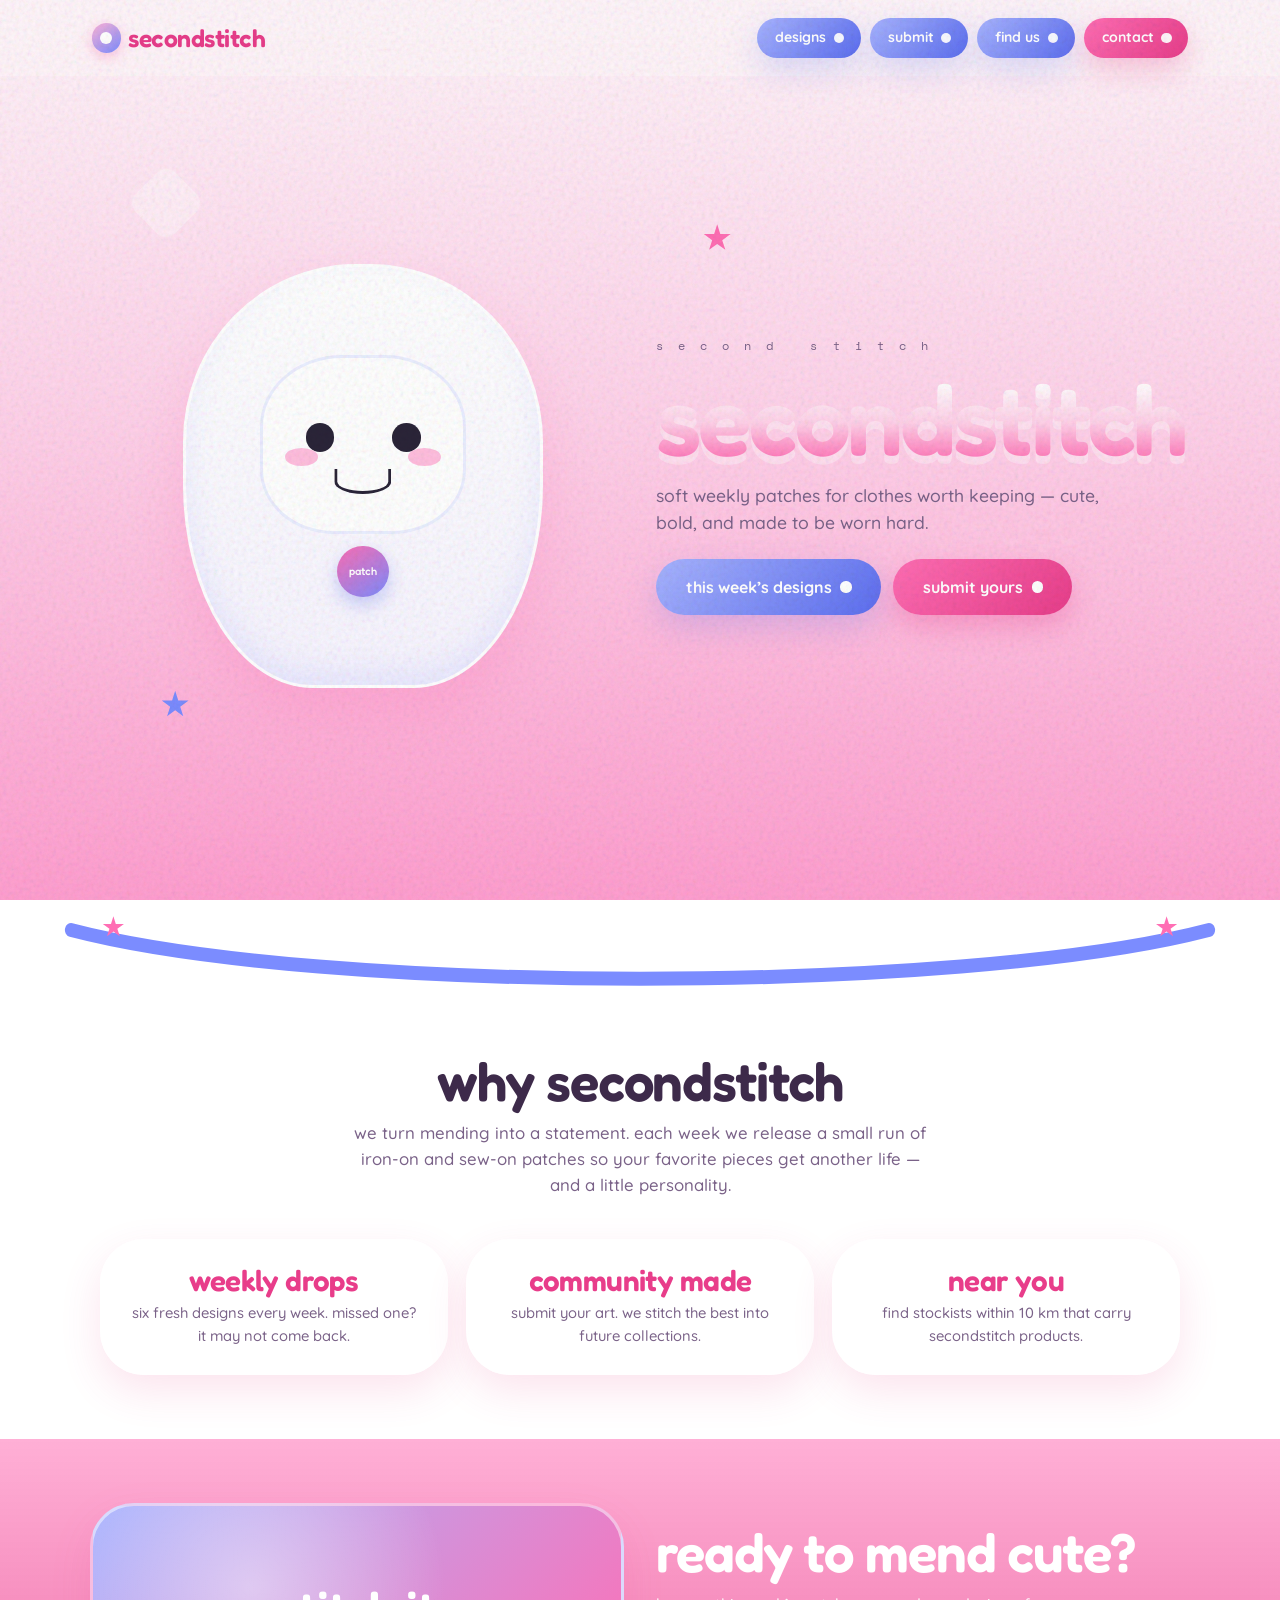
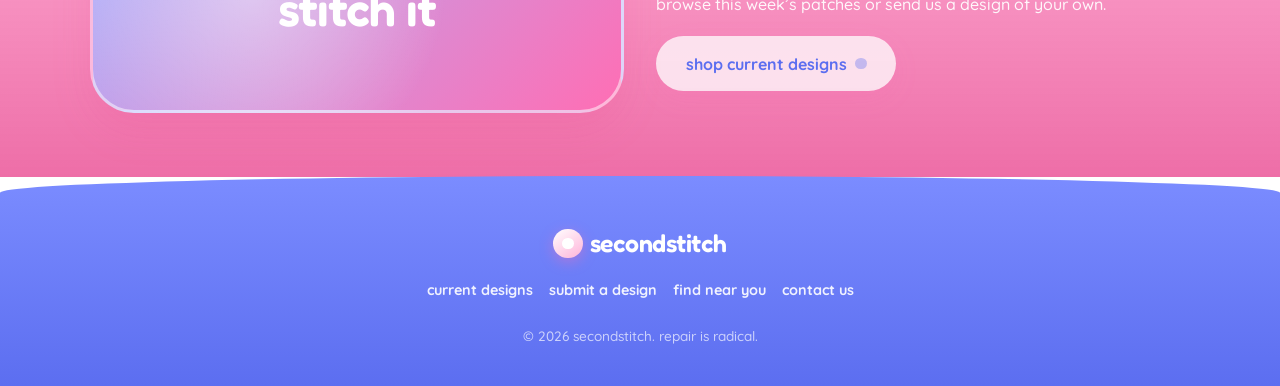
==== index.html @ d4d15725 "Add files via upload" ====
<!DOCTYPE html>
<html lang="en">
  <head>
    <meta charset="UTF-8" />
    <meta name="viewport" content="width=device-width, initial-scale=1" />
    <title>secondstitch — mend, patch, replay</title>
    <meta
      name="description"
      content="SecondStitch creates weekly limited patch designs for clothes worth keeping. Shop the week's drops, submit your own, and find us near you."
    />
    <link rel="preconnect" href="https://fonts.googleapis.com" />
    <link rel="preconnect" href="https://fonts.gstatic.com" crossorigin />
    <link
      href="https://fonts.googleapis.com/css2?family=Fredoka:wght@500;600;700&family=Quicksand:wght@500;600;700&family=Space+Mono:wght@400;700&display=swap"
      rel="stylesheet"
    />
    <link rel="stylesheet" href="css/styles.css" />
  </head>
  <body>
    <header class="site-header">
      <div class="nav">
        <a class="logo" href="index.html">
          <span class="logo__mark" aria-hidden="true"></span>
          secondstitch
        </a>
        <button class="nav__toggle" type="button" aria-label="Menu" aria-expanded="false">
          <span></span>
        </button>
        <nav class="nav__links" aria-label="Primary">
          <a href="designs.html">designs</a>
          <a href="submit.html">submit</a>
          <a href="find.html">find us</a>
          <a class="nav__cta" href="contact.html">contact</a>
        </nav>
      </div>
    </header>

    <main>
      <section class="hero">
        <div class="floaties" aria-hidden="true">
          <span class="floaties__diamond" style="top: 12%; left: 6%"></span>
          <span class="floaties__diamond" style="top: 28%; left: 18%; width: 36px; height: 36px; opacity: 0.5"></span>
          <span class="floaties__star" style="top: 18%; right: 42%"></span>
          <span class="floaties__star floaties__star--blue" style="bottom: 22%; left: 8%"></span>
        </div>

        <div class="hero__visual">
          <div class="hero__mascot" aria-hidden="true">
            <div class="hero__mascot-face">
              <span class="hero__mascot-eye hero__mascot-eye--l"></span>
              <span class="hero__mascot-eye hero__mascot-eye--r"></span>
              <span class="hero__mascot-blush hero__mascot-blush--l"></span>
              <span class="hero__mascot-blush hero__mascot-blush--r"></span>
              <span class="hero__mascot-mouth"></span>
            </div>
            <div class="hero__mascot-patch">patch</div>
          </div>
        </div>

        <div class="hero__content">
          <p class="eyebrow">s e c o n d &nbsp; s t i t c h</p>
          <h1 class="hero__brand" data-text="secondstitch">secondstitch</h1>
          <p class="hero__tagline">
            soft weekly patches for clothes worth keeping — cute, bold, and made to be worn hard.
          </p>
          <div class="hero__actions">
            <a class="btn btn--primary" href="designs.html">this week’s designs</a>
            <a class="btn btn--pink" href="submit.html">submit yours</a>
          </div>
        </div>
      </section>

      <div class="smile" aria-hidden="true">
        <div class="smile__stars"><span></span><span></span></div>
        <svg viewBox="0 0 1440 90" preserveAspectRatio="none">
          <path
            fill="none"
            stroke="#7b8cff"
            stroke-width="14"
            stroke-linecap="round"
            d="M80,30 C360,95 1080,95 1360,30"
          />
        </svg>
      </div>

      <section class="section section--glass">
        <div class="container">
          <div class="section__intro">
            <h2 class="display">why secondstitch</h2>
            <p class="lede">
              we turn mending into a statement. each week we release a small run of iron-on and sew-on patches so your favorite pieces get another life — and a little personality.
            </p>
          </div>
          <div class="feature-row">
            <article class="feature-pill">
              <h3 class="display">weekly drops</h3>
              <p>six fresh designs every week. missed one? it may not come back.</p>
            </article>
            <article class="feature-pill">
              <h3 class="display">community made</h3>
              <p>submit your art. we stitch the best into future collections.</p>
            </article>
            <article class="feature-pill">
              <h3 class="display">near you</h3>
              <p>find stockists within 10 km that carry secondstitch products.</p>
            </article>
          </div>
        </div>
      </section>

      <section class="section section--pink">
        <div class="cta-banner">
          <div class="cta-banner__visual">stitch it</div>
          <div class="cta-banner__copy">
            <h2 class="display">ready to mend cute?</h2>
            <p>browse this week’s patches or send us a design of your own.</p>
            <a class="btn btn--ghost" href="designs.html">shop current designs</a>
          </div>
        </div>
      </section>
    </main>

    <footer class="site-footer">
      <a class="logo" href="index.html">
        <span class="logo__mark" aria-hidden="true"></span>
        secondstitch
      </a>
      <nav aria-label="Footer">
        <a href="designs.html">current designs</a>
        <a href="submit.html">submit a design</a>
        <a href="find.html">find near you</a>
        <a href="contact.html">contact us</a>
      </nav>
      <p>&copy; 2026 secondstitch. repair is radical.</p>
    </footer>

    <script src="js/main.js"></script>
  </body>
</html>
---- css/styles.css ----
/* SecondStitch — Soft Y2K / neo-kawaii design system */

:root {
  --pink: #ff6eb4;
  --pink-hot: #ff4da6;
  --pink-soft: #ffb3d9;
  --pink-cream: #ffe8f3;
  --pink-deep: #e83d8a;
  --blue: #7b8cff;
  --blue-deep: #5c6ef0;
  --blue-soft: #a8b4ff;
  --blue-mist: #e8ecff;
  --ink: #3d2a4a;
  --ink-muted: #7a6288;
  --white: #ffffff;
  --radius-pill: 999px;
  --radius-blob: 2.75rem;
  --radius-card: 2.5rem;
  --shadow-soft: 0 16px 40px rgba(232, 61, 138, 0.14);
  --shadow-blue: 0 12px 32px rgba(92, 110, 240, 0.22);
  --font-display: "Fredoka", "Nunito", system-ui, sans-serif;
  --font-body: "Quicksand", system-ui, sans-serif;
  --font-mono: "Space Mono", ui-monospace, monospace;
  --nav-h: 4.75rem;
}

*,
*::before,
*::after {
  box-sizing: border-box;
  margin: 0;
  padding: 0;
}

html {
  scroll-behavior: smooth;
}

body {
  font-family: var(--font-body);
  color: var(--ink);
  background: linear-gradient(180deg, #fff5fa 0%, #ffd6ec 42%, #ff9fd0 100%);
  background-attachment: fixed;
  line-height: 1.55;
  min-height: 100vh;
  overflow-x: hidden;
  font-weight: 500;
  position: relative;
}

/* Grain / noise overlay — tactile printed feel */
body::before {
  content: "";
  position: fixed;
  inset: 0;
  pointer-events: none;
  z-index: 9999;
  opacity: 0.18;
  background-image: url("data:image/svg+xml,%3Csvg viewBox='0 0 256 256' xmlns='http://www.w3.org/2000/svg'%3E%3Cfilter id='n'%3E%3CfeTurbulence type='fractalNoise' baseFrequency='0.85' numOctaves='4' stitchTiles='stitch'/%3E%3C/filter%3E%3Crect width='100%25' height='100%25' filter='url(%23n)'/%3E%3C/svg%3E");
  mix-blend-mode: multiply;
}

img {
  max-width: 100%;
  display: block;
}

a {
  color: inherit;
  text-decoration: none;
}

ul {
  list-style: none;
}

button,
input,
textarea,
select {
  font: inherit;
  color: inherit;
}

/* ——— Typography ——— */

.display {
  font-family: var(--font-display);
  font-weight: 600;
  text-transform: lowercase;
  letter-spacing: -0.02em;
  line-height: 1;
}

h1.display {
  font-size: clamp(2.8rem, 8vw, 5.5rem);
}

h2.display {
  font-size: clamp(2rem, 5vw, 3.4rem);
}

h3.display {
  font-size: clamp(1.35rem, 3vw, 1.85rem);
}

.lede {
  font-size: 1.05rem;
  color: var(--ink-muted);
  max-width: 36rem;
  font-weight: 500;
}

.eyebrow {
  font-family: var(--font-mono);
  font-size: 0.72rem;
  letter-spacing: 0.35em;
  text-transform: lowercase;
  color: var(--ink-muted);
}

/* ——— Decorative floaties ——— */

.floaties {
  position: absolute;
  inset: 0;
  pointer-events: none;
  overflow: hidden;
  z-index: 0;
}

.floaties__diamond {
  position: absolute;
  width: 56px;
  height: 56px;
  background: rgba(255, 255, 255, 0.35);
  border-radius: 14px;
  transform: rotate(45deg);
  backdrop-filter: blur(2px);
}

.floaties__star {
  position: absolute;
  width: 28px;
  height: 28px;
  background: var(--pink);
  clip-path: polygon(
    50% 0%,
    61% 35%,
    98% 35%,
    68% 57%,
    79% 91%,
    50% 70%,
    21% 91%,
    32% 57%,
    2% 35%,
    39% 35%
  );
  animation: twinkle 3.5s ease-in-out infinite;
}

.floaties__star--blue {
  background: var(--blue);
}

@keyframes twinkle {
  0%,
  100% {
    transform: scale(1) rotate(0deg);
    opacity: 0.85;
  }
  50% {
    transform: scale(1.15) rotate(12deg);
    opacity: 1;
  }
}

/* ——— Navigation ——— */

.site-header {
  position: sticky;
  top: 0;
  z-index: 100;
  background: rgba(255, 245, 250, 0.72);
  backdrop-filter: blur(16px);
}

.nav {
  max-width: 1140px;
  margin: 0 auto;
  padding: 0.9rem 1.35rem;
  display: flex;
  align-items: center;
  justify-content: space-between;
  gap: 1rem;
  min-height: var(--nav-h);
}

.logo {
  font-family: var(--font-display);
  font-weight: 600;
  font-size: 1.55rem;
  letter-spacing: -0.02em;
  text-transform: lowercase;
  color: var(--pink-deep);
  display: flex;
  align-items: center;
  gap: 0.45rem;
}

.logo__mark {
  width: 1.85rem;
  height: 1.85rem;
  border-radius: 50%;
  background: linear-gradient(145deg, var(--pink-soft), var(--blue));
  box-shadow: 0 4px 14px rgba(255, 110, 180, 0.4);
  position: relative;
}

.logo__mark::after {
  content: "";
  position: absolute;
  inset: 30%;
  border-radius: 50%;
  background: var(--white);
}

.nav__links {
  display: flex;
  align-items: center;
  gap: 0.55rem;
  flex-wrap: wrap;
  justify-content: flex-end;
}

.nav__links a {
  display: inline-flex;
  align-items: center;
  gap: 0.45rem;
  padding: 0.55rem 1.05rem 0.55rem 1.15rem;
  border-radius: var(--radius-pill);
  background: linear-gradient(135deg, var(--blue-soft), var(--blue-deep));
  color: var(--white);
  font-weight: 700;
  font-size: 0.88rem;
  text-transform: lowercase;
  box-shadow: var(--shadow-blue);
  transition: transform 0.25s cubic-bezier(0.34, 1.56, 0.64, 1), filter 0.2s ease;
}

.nav__links a::after {
  content: "";
  width: 0.65rem;
  height: 0.65rem;
  border-radius: 50%;
  background: var(--white);
  flex-shrink: 0;
  opacity: 0.95;
}

.nav__links a:hover,
.nav__links a[aria-current="page"] {
  transform: scale(1.06);
  filter: brightness(1.06);
}

.nav__cta {
  background: linear-gradient(135deg, var(--pink), var(--pink-deep)) !important;
  box-shadow: 0 12px 28px rgba(232, 61, 138, 0.28) !important;
}

.nav__toggle {
  display: none;
  width: 2.6rem;
  height: 2.6rem;
  border: none;
  background: linear-gradient(135deg, var(--blue-soft), var(--blue));
  border-radius: 50%;
  cursor: pointer;
  align-items: center;
  justify-content: center;
  box-shadow: var(--shadow-blue);
}

.nav__toggle span {
  display: block;
  width: 1rem;
  height: 2px;
  background: var(--white);
  position: relative;
  border-radius: 2px;
}

.nav__toggle span::before,
.nav__toggle span::after {
  content: "";
  position: absolute;
  left: 0;
  width: 100%;
  height: 2px;
  background: var(--white);
  border-radius: 2px;
}

.nav__toggle span::before {
  top: -5px;
}

.nav__toggle span::after {
  top: 5px;
}

/* ——— Buttons ——— */

.btn {
  display: inline-flex;
  align-items: center;
  justify-content: center;
  gap: 0.55rem;
  padding: 0.95rem 1.85rem;
  border: none;
  border-radius: var(--radius-pill);
  font-weight: 700;
  font-size: 1rem;
  text-transform: lowercase;
  cursor: pointer;
  transition: transform 0.25s cubic-bezier(0.34, 1.56, 0.64, 1), filter 0.2s ease;
}

.btn:hover {
  transform: scale(1.05);
}

.btn::after {
  content: "";
  width: 0.7rem;
  height: 0.7rem;
  border-radius: 50%;
  background: currentColor;
  opacity: 0.35;
  flex-shrink: 0;
}

.btn--primary {
  background: linear-gradient(135deg, var(--blue-soft), var(--blue-deep));
  color: var(--white);
  box-shadow: var(--shadow-blue);
}

.btn--primary::after {
  background: var(--white);
  opacity: 1;
}

.btn--primary:hover {
  filter: brightness(1.05);
}

.btn--pink {
  background: linear-gradient(135deg, var(--pink), var(--pink-deep));
  color: var(--white);
  box-shadow: 0 12px 28px rgba(232, 61, 138, 0.3);
}

.btn--pink::after {
  background: var(--white);
  opacity: 1;
}

.btn--ghost {
  background: rgba(255, 255, 255, 0.75);
  color: var(--blue-deep);
  box-shadow: 0 8px 24px rgba(255, 110, 180, 0.12);
}

.btn--soft {
  background: linear-gradient(135deg, #fff, var(--pink-cream));
  color: var(--pink-deep);
  box-shadow: var(--shadow-soft);
}

.btn--block {
  width: 100%;
}

/* ——— Layout ——— */

.section {
  padding: 4rem 1.5rem;
  position: relative;
}

.section--tight {
  padding: 2.75rem 1.5rem;
}

.section--glass {
  background: rgba(255, 255, 255, 0.45);
  backdrop-filter: blur(8px);
}

.section--pink {
  background: linear-gradient(180deg, rgba(255, 110, 180, 0.55), rgba(232, 61, 138, 0.75));
  color: var(--white);
}

.section--pink .lede {
  color: rgba(255, 255, 255, 0.9);
}

.container {
  max-width: 1080px;
  margin: 0 auto;
  position: relative;
  z-index: 1;
}

.section__intro {
  text-align: center;
  margin-bottom: 2.5rem;
  display: flex;
  flex-direction: column;
  align-items: center;
  gap: 0.75rem;
}

.section__intro .lede {
  text-align: center;
}

/* Curved smile divider */
.smile {
  display: block;
  width: 100%;
  height: 90px;
  line-height: 0;
  position: relative;
}

.smile svg {
  width: 100%;
  height: 100%;
  display: block;
}

.smile__stars {
  position: absolute;
  left: 8%;
  right: 8%;
  top: 18%;
  display: flex;
  justify-content: space-between;
  pointer-events: none;
}

.smile__stars span {
  width: 22px;
  height: 22px;
  background: var(--pink);
  clip-path: polygon(
    50% 0%,
    61% 35%,
    98% 35%,
    68% 57%,
    79% 91%,
    50% 70%,
    21% 91%,
    32% 57%,
    2% 35%,
    39% 35%
  );
}

/* Spiky badge */
.badge-burst {
  display: inline-flex;
  align-items: center;
  justify-content: center;
  width: 4.5rem;
  height: 4.5rem;
  font-family: var(--font-display);
  font-size: 0.72rem;
  font-weight: 600;
  text-transform: lowercase;
  color: var(--white);
  background: linear-gradient(145deg, var(--pink), var(--blue));
  clip-path: polygon(
    50% 0%,
    63% 12%,
    79% 6%,
    82% 22%,
    98% 28%,
    90% 42%,
    100% 55%,
    86% 62%,
    88% 78%,
    72% 76%,
    65% 92%,
    50% 82%,
    35% 92%,
    28% 76%,
    12% 78%,
    14% 62%,
    0% 55%,
    10% 42%,
    2% 28%,
    18% 22%,
    21% 6%,
    37% 12%
  );
  box-shadow: 0 8px 20px rgba(255, 110, 180, 0.35);
}

/* ——— Hero ——— */

.hero {
  min-height: calc(100vh - var(--nav-h));
  display: grid;
  grid-template-columns: 1fr 1fr;
  align-items: center;
  gap: 1rem;
  padding: 2.5rem 1.5rem 4rem;
  position: relative;
  overflow: hidden;
  max-width: 1140px;
  margin: 0 auto;
}

.hero__visual {
  position: relative;
  display: flex;
  align-items: center;
  justify-content: center;
  min-height: 380px;
  z-index: 1;
}

.hero__mascot {
  width: min(88%, 360px);
  aspect-ratio: 0.85;
  background: linear-gradient(180deg, #fff 0%, #f7f4ff 100%);
  border-radius: 48% 48% 36% 36% / 42% 42% 48% 48%;
  box-shadow:
    0 24px 50px rgba(255, 110, 180, 0.2),
    inset 0 -12px 30px rgba(123, 140, 255, 0.12);
  position: relative;
  display: flex;
  flex-direction: column;
  align-items: center;
  justify-content: center;
  gap: 0.75rem;
  animation: floaty 5.5s ease-in-out infinite;
  border: 3px solid rgba(255, 255, 255, 0.9);
}

.hero__mascot-face {
  width: 58%;
  aspect-ratio: 1.15;
  background: #fff;
  border-radius: 40% 40% 36% 36%;
  position: relative;
  box-shadow: inset 0 0 0 3px rgba(123, 140, 255, 0.15);
}

.hero__mascot-eye {
  position: absolute;
  top: 38%;
  width: 14%;
  aspect-ratio: 1;
  background: #2a2438;
  border-radius: 50%;
}

.hero__mascot-eye--l {
  left: 22%;
}

.hero__mascot-eye--r {
  right: 22%;
}

.hero__mascot-blush {
  position: absolute;
  top: 52%;
  width: 16%;
  height: 10%;
  background: var(--pink-soft);
  border-radius: 50%;
  opacity: 0.85;
}

.hero__mascot-blush--l {
  left: 12%;
}

.hero__mascot-blush--r {
  right: 12%;
}

.hero__mascot-mouth {
  position: absolute;
  bottom: 22%;
  left: 50%;
  transform: translateX(-50%);
  width: 28%;
  height: 14%;
  border: 3px solid #2a2438;
  border-top: none;
  border-radius: 0 0 50% 50%;
}

.hero__mascot-patch {
  width: 3.2rem;
  height: 3.2rem;
  border-radius: 50%;
  background: linear-gradient(145deg, var(--pink), var(--blue));
  box-shadow: 0 8px 18px rgba(92, 110, 240, 0.3);
  display: flex;
  align-items: center;
  justify-content: center;
  color: #fff;
  font-family: var(--font-display);
  font-size: 0.7rem;
  text-transform: lowercase;
}

.hero__content {
  position: relative;
  z-index: 1;
  display: flex;
  flex-direction: column;
  gap: 1.1rem;
  padding: 1rem 0 1rem 0.5rem;
}

.hero__brand {
  font-family: var(--font-display);
  font-weight: 600;
  font-size: clamp(3.2rem, 9vw, 6.2rem);
  text-transform: lowercase;
  letter-spacing: -0.03em;
  line-height: 0.92;
  background: linear-gradient(180deg, #fff 10%, #ffd0e8 55%, var(--pink) 100%);
  -webkit-background-clip: text;
  background-clip: text;
  color: transparent;
  filter: drop-shadow(0 8px 0 rgba(255, 255, 255, 0.35));
  position: relative;
  animation: fadeUp 0.85s ease both;
}

.hero__brand::after {
  content: attr(data-text);
  position: absolute;
  left: 0;
  top: 100%;
  width: 100%;
  background: linear-gradient(180deg, rgba(255, 182, 214, 0.55), transparent 70%);
  -webkit-background-clip: text;
  background-clip: text;
  color: transparent;
  transform: scaleY(-1);
  opacity: 0.45;
  pointer-events: none;
  filter: blur(0.5px);
}

.hero__tagline {
  font-size: 1.1rem;
  color: var(--ink-muted);
  max-width: 28rem;
  animation: fadeUp 0.85s 0.1s ease both;
}

.hero__actions {
  display: flex;
  flex-wrap: wrap;
  gap: 0.75rem;
  margin-top: 0.35rem;
  animation: fadeUp 0.85s 0.2s ease both;
}

@keyframes fadeUp {
  from {
    opacity: 0;
    transform: translateY(16px);
  }
  to {
    opacity: 1;
    transform: translateY(0);
  }
}

@keyframes floaty {
  0%,
  100% {
    transform: translateY(0);
  }
  50% {
    transform: translateY(-12px);
  }
}

/* ——— Page hero ——— */

.page-hero {
  padding: 3.25rem 1.5rem 2rem;
  text-align: center;
  position: relative;
  overflow: hidden;
}

.page-hero h1 {
  margin-bottom: 0.75rem;
  background: linear-gradient(180deg, #fff, var(--pink-hot));
  -webkit-background-clip: text;
  background-clip: text;
  color: transparent;
  filter: drop-shadow(0 4px 0 rgba(255, 255, 255, 0.4));
}

.page-hero .lede {
  margin: 0 auto;
}

/* ——— Design grid ——— */

.design-grid {
  display: grid;
  grid-template-columns: repeat(3, 1fr);
  gap: 1.75rem;
}

.design-card {
  text-align: center;
  display: flex;
  flex-direction: column;
  align-items: center;
  gap: 0.75rem;
  padding: 1.75rem 1.35rem 1.65rem;
  background: rgba(255, 255, 255, 0.88);
  border-radius: var(--radius-card);
  box-shadow: var(--shadow-soft);
  border: 2px solid rgba(255, 255, 255, 0.95);
  position: relative;
  transition: transform 0.3s cubic-bezier(0.34, 1.56, 0.64, 1);
}

.design-card:hover {
  transform: translateY(-8px) scale(1.02);
}

.design-card__badge {
  position: absolute;
  top: -0.65rem;
  right: -0.35rem;
}

.design-card__img {
  width: 100%;
  max-width: 168px;
  aspect-ratio: 1;
  border-radius: 36%;
  object-fit: cover;
  background: linear-gradient(145deg, var(--pink-cream), var(--blue-mist));
  margin: 0.35rem auto;
  box-shadow: inset 0 0 0 3px rgba(255, 255, 255, 0.8);
}

.design-card__title {
  color: var(--pink-deep);
}

.design-card__desc {
  font-size: 0.92rem;
  color: var(--ink-muted);
  max-width: 15rem;
}

.design-card .btn {
  margin-top: 0.25rem;
  padding: 0.7rem 1.35rem;
  font-size: 0.88rem;
}

/* ——— Form ——— */

.form-shell {
  max-width: 540px;
  margin: 0 auto;
  background: rgba(255, 255, 255, 0.9);
  border-radius: 3rem;
  padding: 2.4rem 2rem;
  box-shadow: var(--shadow-soft);
  border: 3px solid rgba(255, 255, 255, 0.95);
}

.form-group {
  margin-bottom: 1.15rem;
}

.form-group label {
  display: block;
  font-weight: 700;
  font-size: 0.9rem;
  margin-bottom: 0.4rem;
  text-transform: lowercase;
  color: var(--ink);
}

.form-group input,
.form-group textarea {
  width: 100%;
  padding: 0.9rem 1.25rem;
  border: 2.5px solid var(--blue-soft);
  border-radius: var(--radius-pill);
  background: var(--pink-cream);
  outline: none;
  transition: border-color 0.2s ease, background 0.2s ease, transform 0.2s ease;
}

.form-group textarea {
  border-radius: 1.6rem;
  min-height: 120px;
  resize: vertical;
}

.form-group input:focus,
.form-group textarea:focus {
  border-color: var(--blue);
  background: var(--white);
}

.file-drop {
  border: 2.5px dashed var(--pink);
  border-radius: 1.85rem;
  padding: 1.85rem 1.25rem;
  text-align: center;
  background: linear-gradient(180deg, #fff, var(--pink-cream));
  cursor: pointer;
  transition: transform 0.25s ease, border-color 0.2s ease;
}

.file-drop:hover,
.file-drop.is-dragover {
  transform: scale(1.02);
  border-color: var(--blue);
}

.file-drop input {
  display: none;
}

.file-drop__icon {
  width: 3rem;
  height: 3rem;
  margin: 0 auto 0.75rem;
  border-radius: 50%;
  background: linear-gradient(135deg, var(--blue-soft), var(--blue-deep));
  color: var(--white);
  display: flex;
  align-items: center;
  justify-content: center;
  font-size: 1.35rem;
  box-shadow: var(--shadow-blue);
}

.file-drop__name {
  margin-top: 0.75rem;
  font-weight: 700;
  color: var(--pink-deep);
  font-size: 0.9rem;
}

.form-note {
  font-size: 0.85rem;
  color: var(--ink-muted);
  text-align: center;
  margin-top: 1rem;
}

.form-success {
  display: none;
  text-align: center;
  padding: 2rem 1rem;
}

.form-success.is-visible {
  display: block;
}

.form-success h3 {
  color: var(--pink-deep);
  margin-bottom: 0.5rem;
}

/* ——— Find / Map ——— */

.location-modal {
  position: fixed;
  inset: 0;
  z-index: 200;
  display: flex;
  align-items: center;
  justify-content: center;
  padding: 1.5rem;
  background: rgba(61, 42, 74, 0.4);
  backdrop-filter: blur(8px);
  opacity: 0;
  pointer-events: none;
  transition: opacity 0.3s ease;
}

.location-modal.is-open {
  opacity: 1;
  pointer-events: auto;
}

.location-modal__panel {
  background: linear-gradient(180deg, #fff, var(--pink-cream));
  border-radius: 2.75rem;
  padding: 2.4rem 2rem;
  max-width: 420px;
  width: 100%;
  text-align: center;
  box-shadow: var(--shadow-soft);
  border: 3px solid rgba(255, 255, 255, 0.95);
  transform: translateY(16px) scale(0.94);
  transition: transform 0.35s cubic-bezier(0.34, 1.56, 0.64, 1);
}

.location-modal.is-open .location-modal__panel {
  transform: translateY(0) scale(1);
}

.location-modal__panel h2 {
  margin-bottom: 0.75rem;
  color: var(--pink-deep);
}

.location-modal__panel p {
  color: var(--ink-muted);
  margin-bottom: 1.5rem;
}

.location-modal__actions {
  display: flex;
  flex-direction: column;
  gap: 0.65rem;
}

.map-wrap {
  max-width: 1000px;
  margin: 0 auto;
  border-radius: 2.5rem;
  overflow: hidden;
  box-shadow: var(--shadow-soft);
  border: 4px solid var(--white);
  background: var(--blue-mist);
}

#store-map {
  width: 100%;
  height: min(62vh, 520px);
  background: var(--blue-mist);
}

.map-status {
  text-align: center;
  padding: 1rem 1.5rem 0;
  color: var(--ink-muted);
  font-weight: 700;
  text-transform: lowercase;
}

.store-list {
  max-width: 1000px;
  margin: 2rem auto 0;
  display: grid;
  gap: 0.85rem;
}

.store-item {
  display: flex;
  justify-content: space-between;
  align-items: center;
  gap: 1rem;
  padding: 1rem 1.35rem;
  background: rgba(255, 255, 255, 0.88);
  border-radius: var(--radius-pill);
  box-shadow: 0 8px 22px rgba(255, 110, 180, 0.12);
  border: 2px solid rgba(255, 255, 255, 0.9);
}

.store-item__name {
  font-family: var(--font-display);
  font-weight: 600;
  font-size: 1.2rem;
  text-transform: lowercase;
  color: var(--pink-deep);
}

.store-item__meta {
  font-size: 0.9rem;
  color: var(--ink-muted);
}

.store-item__dist {
  font-weight: 800;
  color: var(--blue-deep);
  white-space: nowrap;
}

.ss-marker {
  width: 22px !important;
  height: 22px !important;
  background: var(--pink) !important;
  border: none !important;
  border-radius: 0 !important;
  box-shadow: none !important;
  clip-path: polygon(
    50% 0%,
    61% 35%,
    98% 35%,
    68% 57%,
    79% 91%,
    50% 70%,
    21% 91%,
    32% 57%,
    2% 35%,
    39% 35%
  );
}

/* ——— Contact / Team ——— */

.team-grid {
  display: grid;
  grid-template-columns: repeat(4, 1fr);
  gap: 2rem 1.5rem;
  justify-items: center;
  max-width: 900px;
  margin: 0 auto;
}

.team-member {
  text-align: center;
  display: flex;
  flex-direction: column;
  align-items: center;
  gap: 0.85rem;
}

.team-member__photo {
  width: 140px;
  height: 140px;
  border-radius: 50%;
  object-fit: cover;
  background: var(--pink-cream);
  border: 4px solid transparent;
  background-image:
    linear-gradient(var(--pink-cream), var(--pink-cream)),
    linear-gradient(145deg, var(--pink), var(--blue));
  background-origin: border-box;
  background-clip: padding-box, border-box;
  box-shadow: 0 14px 30px rgba(255, 110, 180, 0.25);
}

.team-member__name {
  font-family: var(--font-display);
  font-weight: 600;
  font-size: 1.35rem;
  text-transform: lowercase;
  letter-spacing: -0.02em;
  color: var(--pink-deep);
}

.team-member__role {
  font-size: 0.9rem;
  color: var(--ink-muted);
  margin-top: -0.45rem;
  text-transform: lowercase;
}

.contact-block {
  max-width: 520px;
  margin: 0 auto;
  text-align: center;
  display: flex;
  flex-direction: column;
  gap: 0.85rem;
  padding: 2rem 1.75rem;
  background: rgba(255, 255, 255, 0.65);
  border-radius: 2.5rem;
  border: 2px solid rgba(255, 255, 255, 0.9);
  box-shadow: var(--shadow-soft);
}

.contact-block a {
  font-weight: 700;
  color: var(--blue-deep);
}

.contact-block a:hover {
  text-decoration: underline;
}

.contact-pill {
  display: inline-flex;
  align-items: center;
  justify-content: center;
  gap: 0.5rem;
  padding: 0.85rem 1.5rem;
  background: linear-gradient(135deg, #fff, var(--blue-mist));
  border-radius: var(--radius-pill);
  font-weight: 700;
  text-transform: lowercase;
  box-shadow: 0 8px 20px rgba(123, 140, 255, 0.12);
}

/* ——— Feature strip ——— */

.feature-row {
  display: grid;
  grid-template-columns: repeat(3, 1fr);
  gap: 1.15rem;
}

.feature-pill {
  background: rgba(255, 255, 255, 0.85);
  border-radius: var(--radius-blob);
  padding: 1.6rem 1.5rem;
  text-align: center;
  box-shadow: var(--shadow-soft);
  border: 2px solid rgba(255, 255, 255, 0.95);
  transition: transform 0.25s cubic-bezier(0.34, 1.56, 0.64, 1);
}

.feature-pill:hover {
  transform: scale(1.04);
}

.feature-pill h3 {
  margin-bottom: 0.4rem;
  color: var(--pink-deep);
}

.feature-pill p {
  font-size: 0.92rem;
  color: var(--ink-muted);
}

.cta-banner {
  display: grid;
  grid-template-columns: 1fr 1fr;
  align-items: center;
  gap: 2rem;
  max-width: 1100px;
  margin: 0 auto;
}

.cta-banner__visual {
  min-height: 210px;
  border-radius: 2.75rem;
  background:
    radial-gradient(circle at 30% 40%, rgba(255, 255, 255, 0.45), transparent 50%),
    linear-gradient(135deg, var(--blue-soft), var(--pink));
  display: flex;
  align-items: center;
  justify-content: center;
  color: var(--white);
  font-family: var(--font-display);
  font-size: clamp(2rem, 4vw, 3rem);
  font-weight: 600;
  text-transform: lowercase;
  letter-spacing: -0.02em;
  box-shadow: var(--shadow-soft);
  border: 3px solid rgba(255, 255, 255, 0.5);
}

.cta-banner__copy h2 {
  margin-bottom: 0.75rem;
}

.cta-banner__copy p {
  margin-bottom: 1.25rem;
  opacity: 0.92;
}

/* ——— Footer ——— */

.site-footer {
  background: linear-gradient(180deg, var(--blue), var(--blue-deep));
  color: rgba(255, 255, 255, 0.9);
  padding: 3rem 1.5rem 2.5rem;
  text-align: center;
  position: relative;
  margin-top: -1px;
  border-radius: 50% 50% 0 0 / 8% 8% 0 0;
}

.site-footer .logo {
  color: var(--white);
  justify-content: center;
  margin-bottom: 0.75rem;
}

.site-footer .logo__mark {
  background: linear-gradient(145deg, #fff, var(--pink-soft));
}

.site-footer nav {
  display: flex;
  flex-wrap: wrap;
  justify-content: center;
  gap: 0.75rem 1rem;
  margin: 1rem 0 1.5rem;
  font-weight: 700;
  font-size: 0.9rem;
  text-transform: lowercase;
}

.site-footer nav a:hover {
  color: var(--white);
  text-decoration: underline;
}

.site-footer p {
  font-size: 0.85rem;
  opacity: 0.75;
  text-transform: lowercase;
}

.leaflet-container {
  font-family: var(--font-body);
}

/* ——— Responsive ——— */

@media (max-width: 900px) {
  .hero {
    grid-template-columns: 1fr;
    min-height: auto;
    text-align: center;
  }

  .hero__content {
    align-items: center;
    padding: 0.5rem 0 1rem;
  }

  .hero__tagline {
    margin: 0 auto;
  }

  .hero__actions {
    justify-content: center;
  }

  .hero__visual {
    min-height: 300px;
    order: -1;
  }

  .design-grid {
    grid-template-columns: repeat(2, 1fr);
  }

  .team-grid {
    grid-template-columns: repeat(2, 1fr);
  }

  .feature-row {
    grid-template-columns: 1fr;
  }

  .cta-banner {
    grid-template-columns: 1fr;
    text-align: center;
  }

  .cta-banner__copy {
    display: flex;
    flex-direction: column;
    align-items: center;
  }
}

@media (max-width: 640px) {
  .nav__toggle {
    display: inline-flex;
  }

  .nav__links {
    display: none;
    position: absolute;
    top: var(--nav-h);
    left: 0;
    right: 0;
    background: rgba(255, 245, 250, 0.96);
    flex-direction: column;
    align-items: stretch;
    padding: 1rem 1.15rem 1.25rem;
    gap: 0.5rem;
    box-shadow: var(--shadow-soft);
  }

  .nav__links.is-open {
    display: flex;
  }

  .nav__links a {
    justify-content: space-between;
  }

  .design-grid {
    grid-template-columns: 1fr;
    max-width: 320px;
    margin: 0 auto;
  }

  .form-shell {
    border-radius: 2.25rem;
    padding: 1.75rem 1.25rem;
  }

  .store-item {
    flex-direction: column;
    align-items: flex-start;
    border-radius: 1.5rem;
  }
}
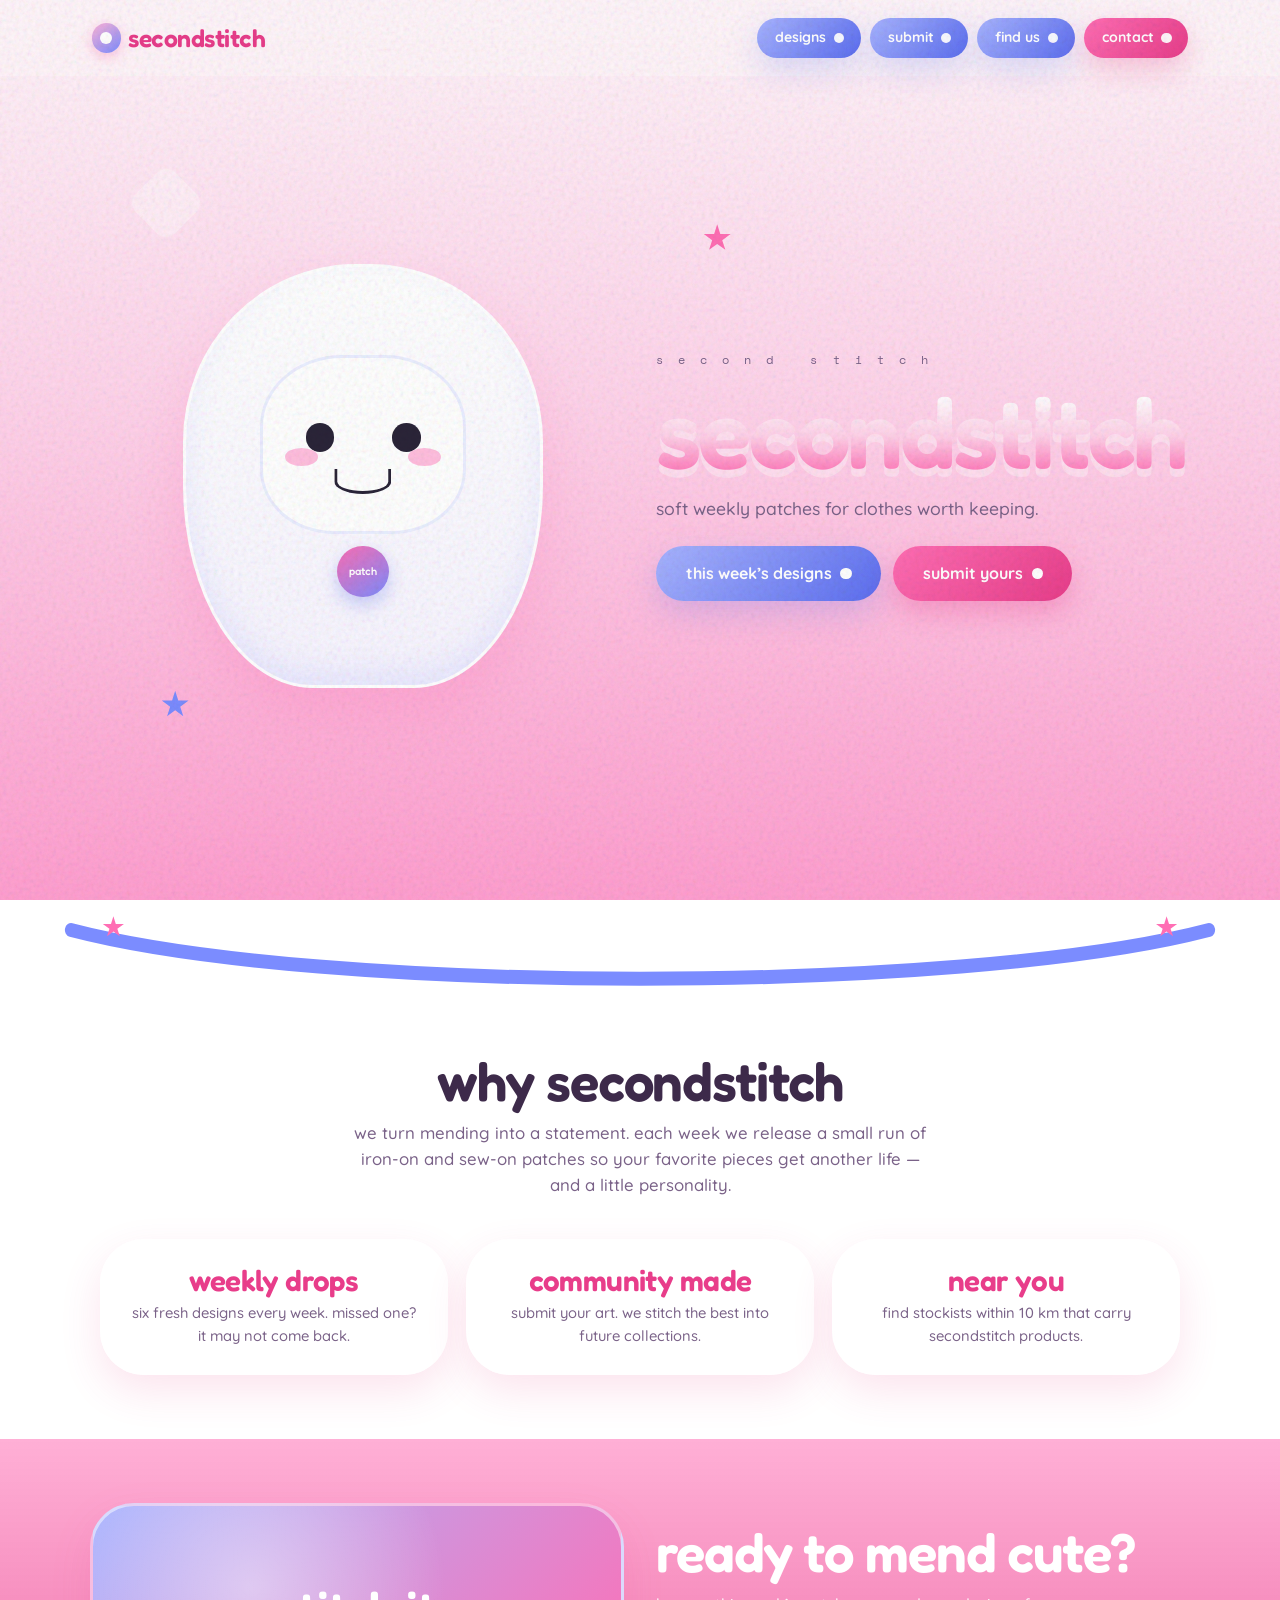
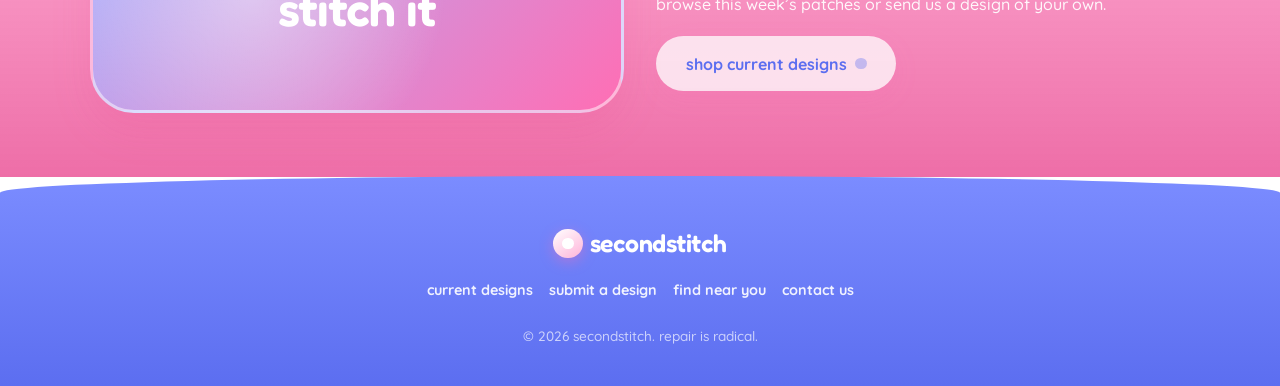
==== commit 81314070: "Add files via upload" ====
--- a/index.html
+++ b/index.html
@@ -61,7 +61,7 @@
           <p class="eyebrow">s e c o n d &nbsp; s t i t c h</p>
           <h1 class="hero__brand" data-text="secondstitch">secondstitch</h1>
           <p class="hero__tagline">
-            soft weekly patches for clothes worth keeping — cute, bold, and made to be worn hard.
+            soft weekly patches for clothes worth keeping.
           </p>
           <div class="hero__actions">
             <a class="btn btn--primary" href="designs.html">this week’s designs</a>
--- a/css/styles.css
+++ b/css/styles.css
@@ -1052,12 +1052,12 @@
 }
 
 .team-member__photo {
-  width: 140px;
-  height: 140px;
+  width: 100px;
+  height: 100px;
   border-radius: 50%;
   object-fit: cover;
   background: var(--pink-cream);
-  border: 4px solid transparent;
+  border: 2px solid transparent;
   background-image:
     linear-gradient(var(--pink-cream), var(--pink-cream)),
     linear-gradient(145deg, var(--pink), var(--blue));
@@ -1083,12 +1083,12 @@
 }
 
 .contact-block {
-  max-width: 520px;
+  max-width: 420px;
   margin: 0 auto;
   text-align: center;
   display: flex;
   flex-direction: column;
-  gap: 0.85rem;
+  gap: 0.75rem;
   padding: 2rem 1.75rem;
   background: rgba(255, 255, 255, 0.65);
   border-radius: 2.5rem;
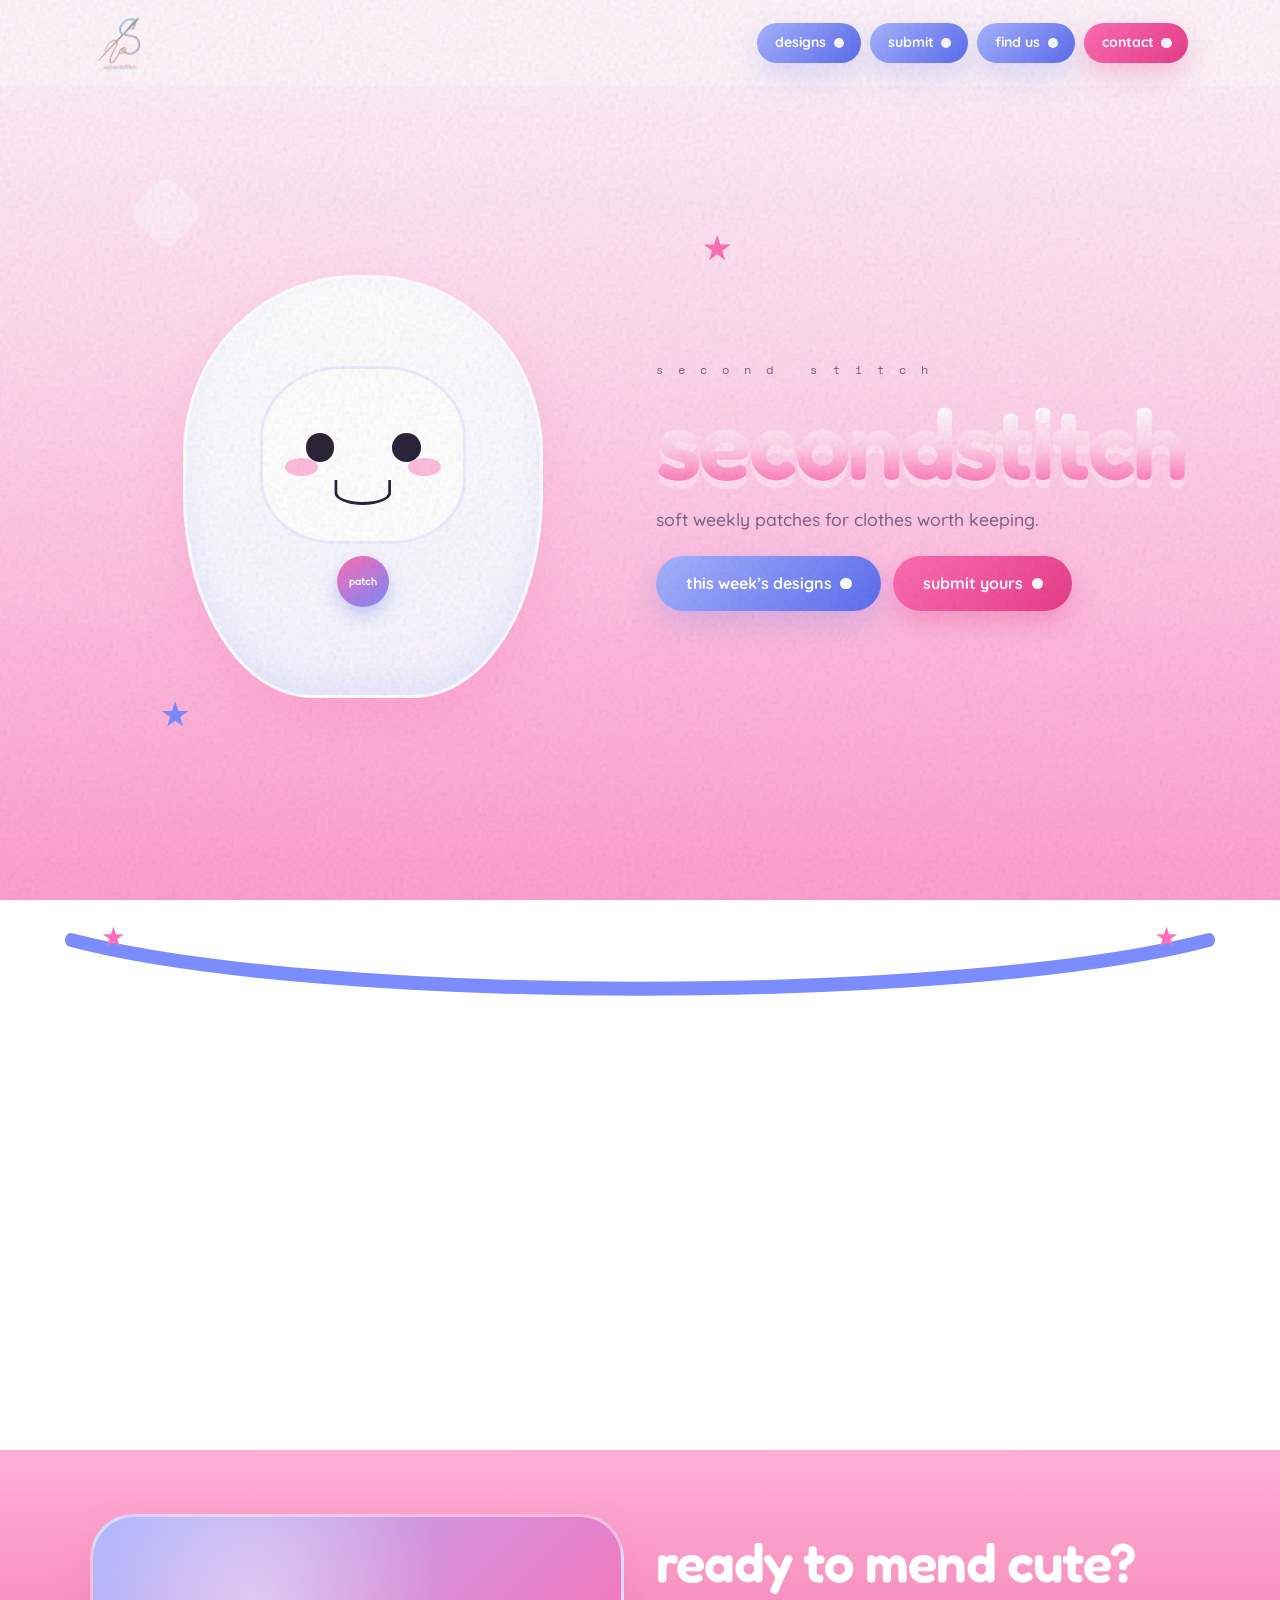
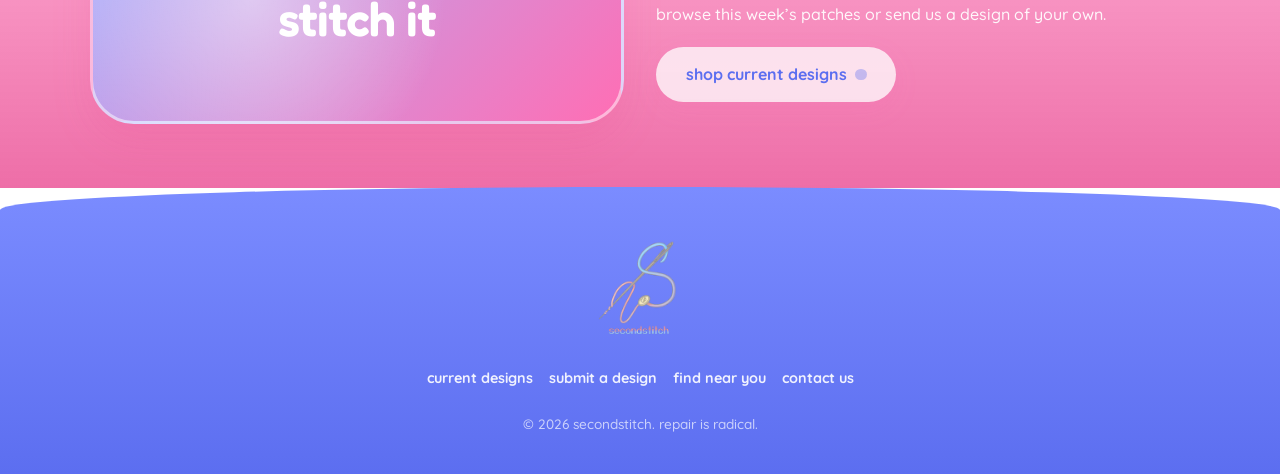
==== commit 825db511: "Add files via upload" ====
--- a/index.html
+++ b/index.html
@@ -20,8 +20,7 @@
     <header class="site-header">
       <div class="nav">
         <a class="logo" href="index.html">
-          <span class="logo__mark" aria-hidden="true"></span>
-          secondstitch
+          <img class="logo__img" src="assets/logo.png" alt="secondstitch" width="500" height="500" />
         </a>
         <button class="nav__toggle" type="button" aria-label="Menu" aria-expanded="false">
           <span></span>
@@ -121,9 +120,8 @@
     </main>
 
     <footer class="site-footer">
-      <a class="logo" href="index.html">
-        <span class="logo__mark" aria-hidden="true"></span>
-        secondstitch
+      <a class="logo logo--footer" href="index.html">
+        <img class="logo__img" src="assets/logo.png" alt="secondstitch" width="500" height="500" />
       </a>
       <nav aria-label="Footer">
         <a href="designs.html">current designs</a>
--- a/css/styles.css
+++ b/css/styles.css
@@ -197,32 +197,25 @@
 }
 
 .logo {
-  font-family: var(--font-display);
-  font-weight: 600;
-  font-size: 1.55rem;
-  letter-spacing: -0.02em;
-  text-transform: lowercase;
-  color: var(--pink-deep);
-  display: flex;
-  align-items: center;
-  gap: 0.45rem;
-}
-
-.logo__mark {
-  width: 1.85rem;
-  height: 1.85rem;
-  border-radius: 50%;
-  background: linear-gradient(145deg, var(--pink-soft), var(--blue));
-  box-shadow: 0 4px 14px rgba(255, 110, 180, 0.4);
-  position: relative;
-}
-
-.logo__mark::after {
-  content: "";
-  position: absolute;
-  inset: 30%;
-  border-radius: 50%;
-  background: var(--white);
+  display: inline-flex;
+  align-items: center;
+  line-height: 0;
+  flex-shrink: 0;
+}
+
+.logo__img {
+  display: block;
+  height: 3.6rem;
+  width: auto;
+  transition: transform 0.25s cubic-bezier(0.34, 1.56, 0.64, 1);
+}
+
+.logo:hover .logo__img {
+  transform: scale(1.05);
+}
+
+.logo--footer .logo__img {
+  height: 6.5rem;
 }
 
 .nav__links {
@@ -1205,10 +1198,6 @@
   margin-bottom: 0.75rem;
 }
 
-.site-footer .logo__mark {
-  background: linear-gradient(145deg, #fff, var(--pink-soft));
-}
-
 .site-footer nav {
   display: flex;
   flex-wrap: wrap;
